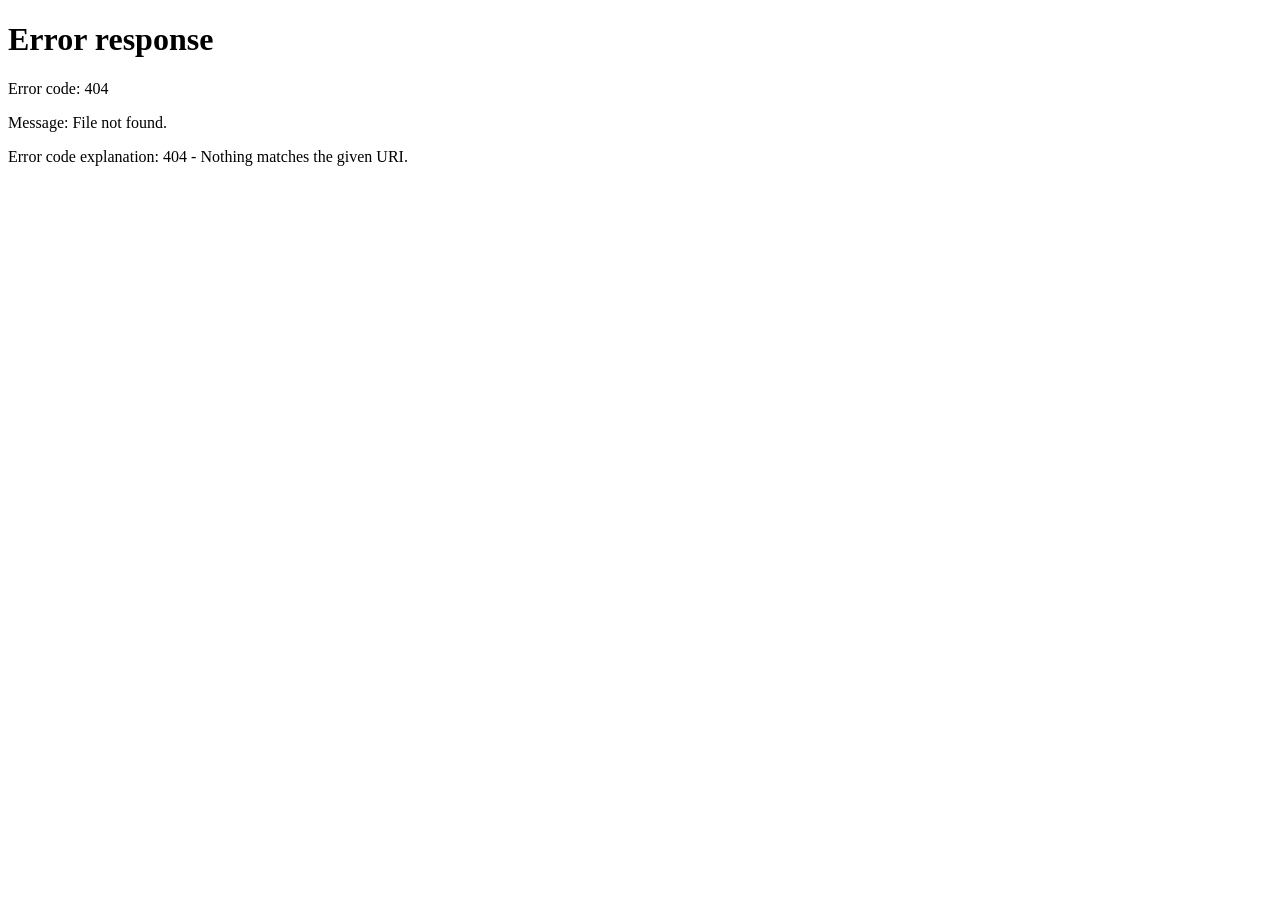
==== tutorials/isc-2026-llm-eval/index.html @ f0ab7417 "update" ====
<!DOCTYPE html>
<html lang="en">
<head>
    <meta charset="UTF-8">
    <meta http-equiv="refresh" content="0; url=site/index.html">
    <title>Redirecting...</title>
</head>
<body>
    <p>Redirecting to <a href="site/index.html">site/index.html</a>...</p>
</body>
</html>
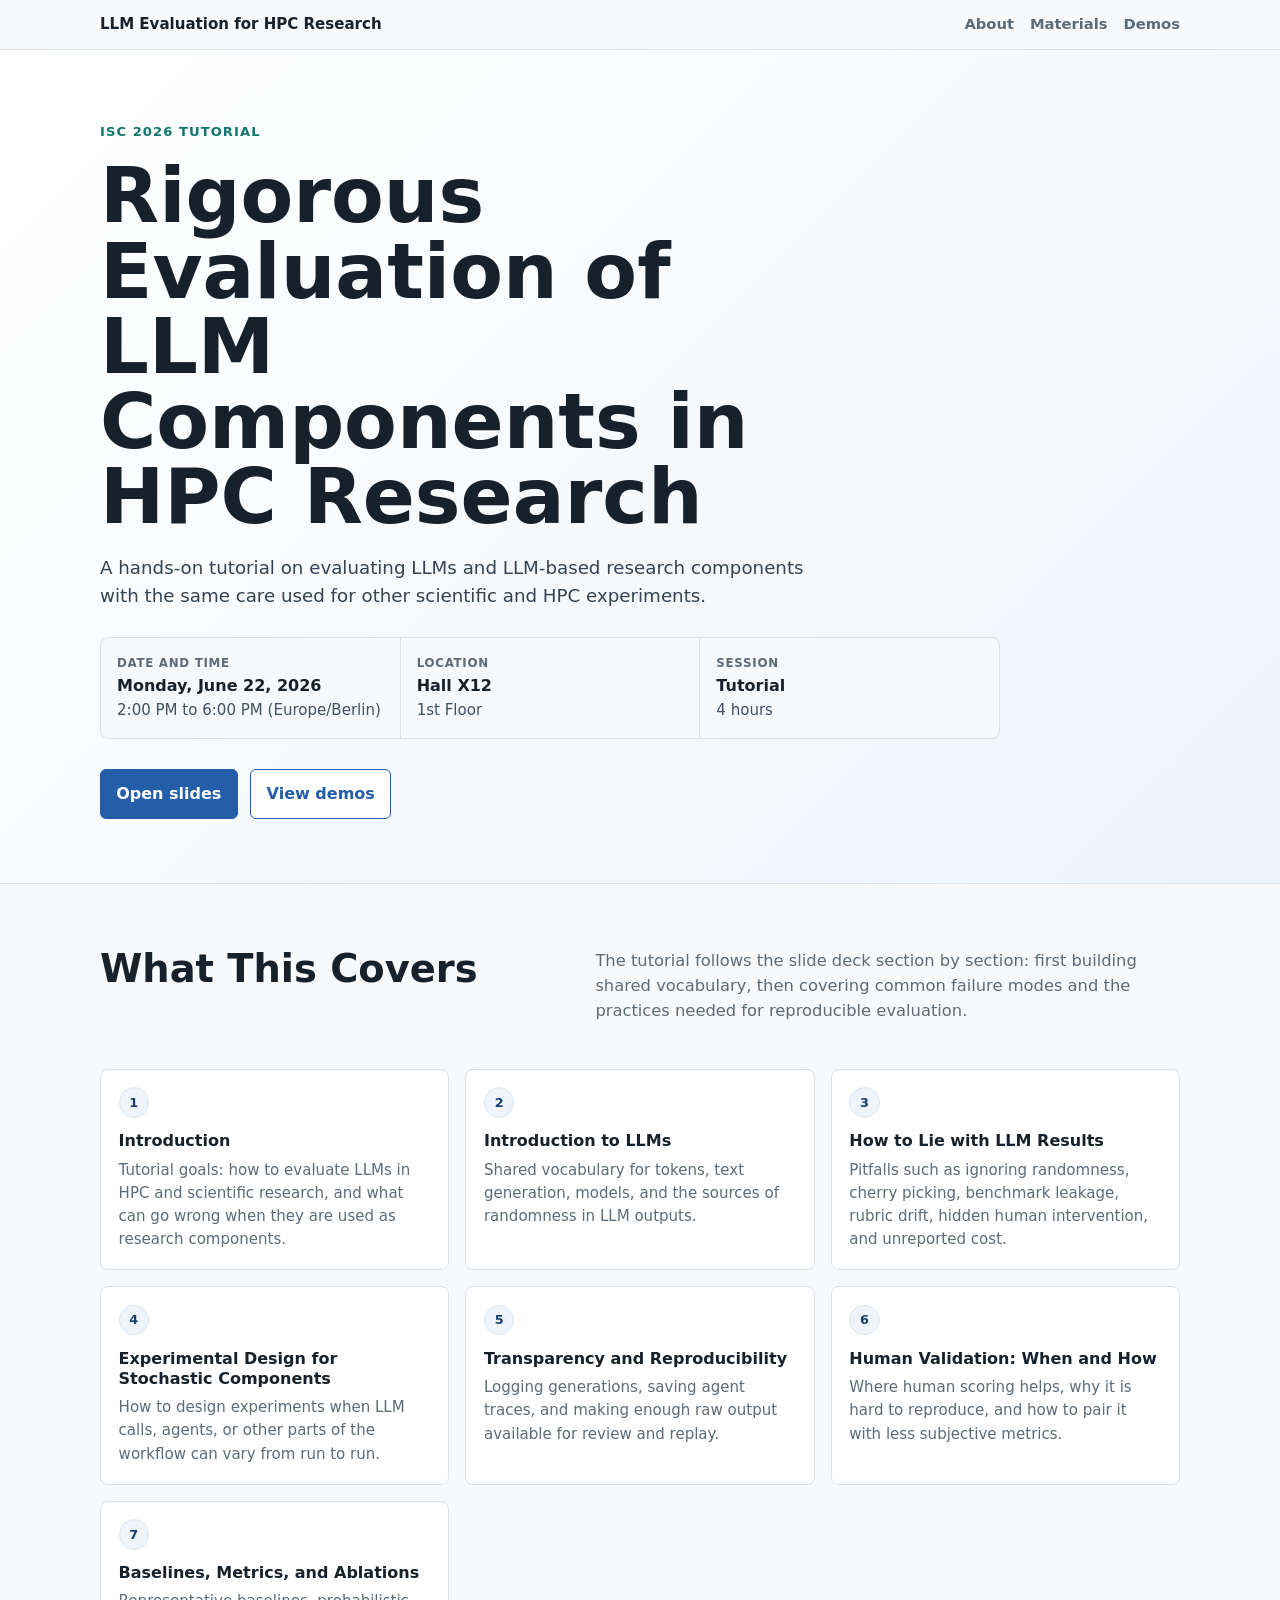
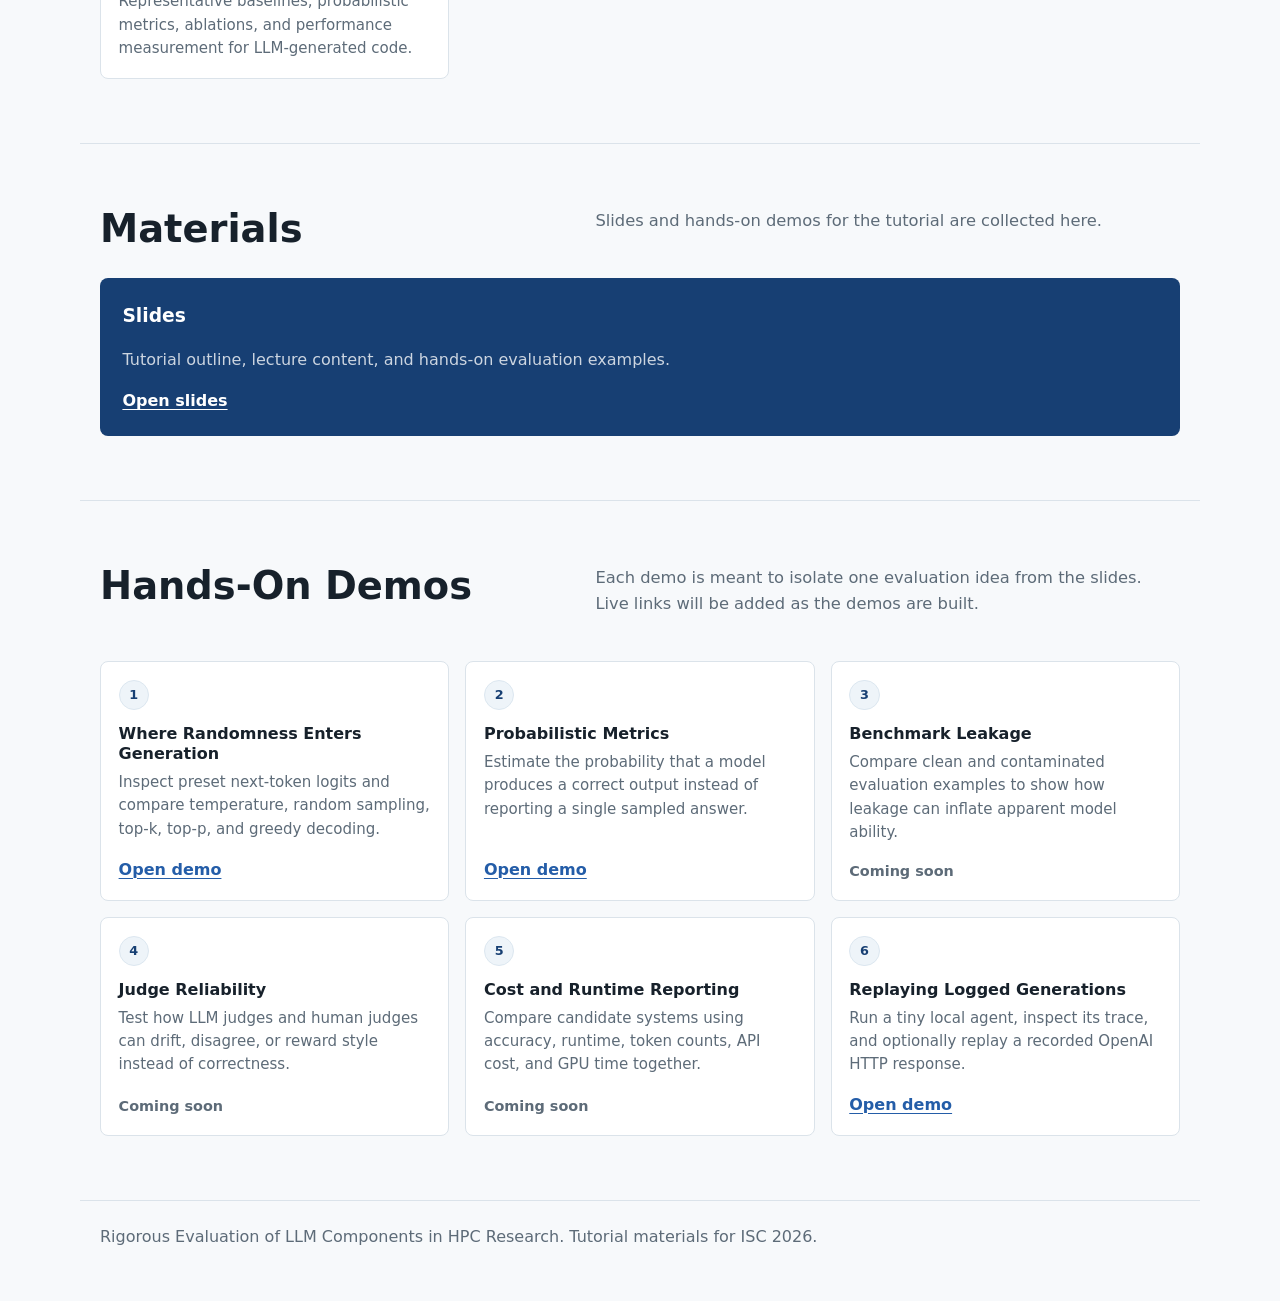
==== commit e8a68c82: "fix index" ====
--- a/tutorials/isc-2026-llm-eval/index.html
+++ b/tutorials/isc-2026-llm-eval/index.html
@@ -1,11 +1,610 @@
-<!DOCTYPE html>
+<!doctype html>
 <html lang="en">
-<head>
-    <meta charset="UTF-8">
-    <meta http-equiv="refresh" content="0; url=site/index.html">
-    <title>Redirecting...</title>
-</head>
-<body>
-    <p>Redirecting to <a href="site/index.html">site/index.html</a>...</p>
-</body>
+  <head>
+    <meta charset="utf-8" />
+    <meta name="viewport" content="width=device-width, initial-scale=1" />
+    <title>Rigorous Evaluation of LLM Components in HPC Research</title>
+    <meta
+      name="description"
+      content="Tutorial materials for Rigorous Evaluation of LLM Components in HPC Research at ISC 2026."
+    />
+    <style>
+      :root {
+        color-scheme: light;
+        --ink: #17212b;
+        --muted: #5d6b78;
+        --line: #dbe3ea;
+        --paper: #f7f9fb;
+        --panel: #ffffff;
+        --blue: #245da8;
+        --blue-dark: #173f73;
+        --teal: #0f766e;
+        --accent-soft: #eef4f9;
+      }
+
+      * {
+        box-sizing: border-box;
+      }
+
+      html {
+        scroll-behavior: smooth;
+      }
+
+      body {
+        margin: 0;
+        background: var(--paper);
+        color: var(--ink);
+        font-family:
+          Inter, ui-sans-serif, system-ui, -apple-system, BlinkMacSystemFont,
+          "Segoe UI", sans-serif;
+        line-height: 1.55;
+      }
+
+      a {
+        color: var(--blue);
+        text-decoration-thickness: 0.08em;
+        text-underline-offset: 0.18em;
+      }
+
+      a:hover {
+        color: var(--blue-dark);
+      }
+
+      .site-shell {
+        min-height: 100vh;
+      }
+
+      .topbar {
+        border-bottom: 1px solid var(--line);
+        background: rgba(247, 249, 251, 0.92);
+        backdrop-filter: blur(10px);
+        position: sticky;
+        top: 0;
+        z-index: 10;
+      }
+
+      .topbar-inner {
+        align-items: center;
+        display: flex;
+        gap: 1rem;
+        justify-content: space-between;
+        margin: 0 auto;
+        max-width: 1120px;
+        padding: 0.8rem 1.25rem;
+      }
+
+      .brand {
+        color: var(--ink);
+        font-size: 0.94rem;
+        font-weight: 700;
+        letter-spacing: 0;
+        text-decoration: none;
+      }
+
+      .nav {
+        align-items: center;
+        display: flex;
+        flex-wrap: wrap;
+        gap: 0.35rem 1rem;
+        justify-content: flex-end;
+      }
+
+      .nav a {
+        color: var(--muted);
+        font-size: 0.92rem;
+        font-weight: 650;
+        text-decoration: none;
+      }
+
+      .nav a:hover {
+        color: var(--ink);
+      }
+
+      main {
+        overflow: hidden;
+      }
+
+      .hero {
+        background: linear-gradient(135deg, #ffffff 0%, #eef4f9 100%);
+        border-bottom: 1px solid var(--line);
+      }
+
+      .hero-inner {
+        margin: 0 auto;
+        max-width: 1120px;
+        padding: 4.5rem 1.25rem 4rem;
+      }
+
+      .eyebrow {
+        color: var(--teal);
+        font-size: 0.82rem;
+        font-weight: 800;
+        letter-spacing: 0.08em;
+        margin: 0 0 1rem;
+        text-transform: uppercase;
+      }
+
+      h1,
+      h2,
+      h3,
+      p {
+        margin-top: 0;
+      }
+
+      h1 {
+        font-size: clamp(2.45rem, 6vw, 4.95rem);
+        letter-spacing: 0;
+        line-height: 0.98;
+        margin-bottom: 1.2rem;
+        max-width: 13ch;
+      }
+
+      .hero-copy {
+        color: #334353;
+        font-size: 1.14rem;
+        max-width: 62ch;
+      }
+
+      .event-summary {
+        background: #d7e3ec;
+        border: 1px solid #d7e3ec;
+        border-radius: 8px;
+        display: grid;
+        gap: 1px;
+        grid-template-columns: repeat(3, minmax(0, 1fr));
+        margin-top: 1.7rem;
+        max-width: 900px;
+        overflow: hidden;
+      }
+
+      .event-detail {
+        background: rgba(255, 255, 255, 0.78);
+        padding: 0.95rem 1rem;
+      }
+
+      .event-label {
+        color: var(--muted);
+        display: block;
+        font-size: 0.74rem;
+        font-weight: 850;
+        letter-spacing: 0.06em;
+        text-transform: uppercase;
+      }
+
+      .event-detail strong {
+        display: block;
+        line-height: 1.25;
+        margin-top: 0.25rem;
+      }
+
+      .event-detail p {
+        color: #405163;
+        font-size: 0.94rem;
+        margin: 0.2rem 0 0;
+      }
+
+      .actions {
+        align-items: center;
+        display: flex;
+        flex-wrap: wrap;
+        gap: 0.8rem;
+        margin-top: 1.9rem;
+      }
+
+      .button {
+        align-items: center;
+        border: 1px solid var(--blue);
+        border-radius: 6px;
+        display: inline-flex;
+        font-weight: 800;
+        gap: 0.5rem;
+        min-height: 44px;
+        padding: 0.72rem 0.95rem;
+        text-decoration: none;
+      }
+
+      .button.primary {
+        background: var(--blue);
+        color: #ffffff;
+      }
+
+      .button.secondary {
+        background: #ffffff;
+        color: var(--blue);
+      }
+
+      .button:hover {
+        border-color: var(--blue-dark);
+      }
+
+      .button.primary:hover {
+        background: var(--blue-dark);
+        color: #ffffff;
+      }
+
+      .section {
+        margin: 0 auto;
+        max-width: 1120px;
+        padding: 4rem 1.25rem;
+      }
+
+      .section + .section {
+        border-top: 1px solid var(--line);
+      }
+
+      .section-heading {
+        display: grid;
+        gap: 1rem;
+        grid-template-columns: minmax(0, 0.82fr) minmax(260px, 1fr);
+        margin-bottom: 1.8rem;
+      }
+
+      h2 {
+        font-size: clamp(1.75rem, 3vw, 2.55rem);
+        letter-spacing: 0;
+        line-height: 1.08;
+        margin-bottom: 0;
+      }
+
+      .section-heading p,
+      .lead {
+        color: var(--muted);
+        font-size: 1.02rem;
+      }
+
+      .info-grid,
+      .demo-grid {
+        display: grid;
+        gap: 1rem;
+        grid-template-columns: repeat(3, minmax(0, 1fr));
+      }
+
+      .info-item,
+      .demo-card {
+        background: var(--panel);
+        border: 1px solid var(--line);
+        border-radius: 8px;
+        padding: 1.1rem;
+      }
+
+      .number {
+        align-items: center;
+        background: var(--accent-soft);
+        border: 1px solid #dce7f0;
+        border-radius: 999px;
+        color: var(--blue-dark);
+        display: inline-flex;
+        font-size: 0.8rem;
+        font-weight: 850;
+        height: 1.9rem;
+        justify-content: center;
+        margin-bottom: 0.85rem;
+        width: 1.9rem;
+      }
+
+      .info-item h3,
+      .demo-card h3 {
+        font-size: 1rem;
+        line-height: 1.25;
+        margin-bottom: 0.45rem;
+      }
+
+      .info-item p,
+      .demo-card p {
+        color: var(--muted);
+        font-size: 0.94rem;
+        margin-bottom: 0;
+      }
+
+      .demo-card {
+        display: flex;
+        flex-direction: column;
+        min-height: 190px;
+      }
+
+      .demo-card p {
+        flex: 1;
+      }
+
+      .card-link {
+        font-weight: 800;
+        margin-top: 1rem;
+      }
+
+      .pending {
+        color: var(--muted);
+        font-size: 0.9rem;
+        font-weight: 800;
+        margin-top: 1rem;
+      }
+
+      .materials {
+        align-items: stretch;
+        display: grid;
+        gap: 1rem;
+        grid-template-columns: minmax(0, 1fr);
+      }
+
+      .material-primary {
+        background: var(--blue-dark);
+        border-radius: 8px;
+        color: #ffffff;
+        padding: 1.4rem;
+      }
+
+      .material-primary p {
+        color: rgba(255, 255, 255, 0.78);
+      }
+
+      .material-primary a {
+        color: #ffffff;
+        font-weight: 850;
+      }
+
+      footer {
+        border-top: 1px solid var(--line);
+        color: var(--muted);
+        margin: 0 auto;
+        max-width: 1120px;
+        padding: 1.5rem 1.25rem 2.2rem;
+      }
+
+      @media (max-width: 860px) {
+        .section-heading,
+        .materials {
+          grid-template-columns: 1fr;
+        }
+
+        .hero-inner {
+          padding-top: 3rem;
+        }
+
+        .info-grid,
+        .demo-grid {
+          grid-template-columns: 1fr;
+        }
+
+        .event-summary {
+          grid-template-columns: 1fr;
+        }
+      }
+
+      @media (max-width: 620px) {
+        .topbar-inner {
+          align-items: flex-start;
+          flex-direction: column;
+        }
+
+        .nav {
+          justify-content: flex-start;
+        }
+
+        .hero-inner,
+        .section {
+          padding-left: 1rem;
+          padding-right: 1rem;
+        }
+      }
+    </style>
+  </head>
+  <body>
+    <div class="site-shell">
+      <header class="topbar">
+        <div class="topbar-inner">
+          <a class="brand" href="#">LLM Evaluation for HPC Research</a>
+          <nav class="nav" aria-label="Main navigation">
+            <a href="#about">About</a>
+            <a href="#materials">Materials</a>
+            <a href="#demos">Demos</a>
+          </nav>
+        </div>
+      </header>
+
+      <main>
+        <section class="hero" aria-labelledby="page-title">
+          <div class="hero-inner">
+            <p class="eyebrow">ISC 2026 Tutorial</p>
+            <h1 id="page-title">Rigorous Evaluation of LLM Components in HPC Research</h1>
+            <p class="hero-copy">
+              A hands-on tutorial on evaluating LLMs and LLM-based research
+              components with the same care used for other scientific and HPC
+              experiments.
+            </p>
+            <div class="event-summary" aria-label="Event details">
+              <div class="event-detail">
+                <span class="event-label">Date and Time</span>
+                <strong>Monday, June 22, 2026</strong>
+                <p>2:00 PM to 6:00 PM (Europe/Berlin)</p>
+              </div>
+              <div class="event-detail">
+                <span class="event-label">Location</span>
+                <strong>Hall X12</strong>
+                <p>1st Floor</p>
+              </div>
+              <div class="event-detail">
+                <span class="event-label">Session</span>
+                <strong>Tutorial</strong>
+                <p>4 hours</p>
+              </div>
+            </div>
+            <div class="actions">
+              <a class="button primary" href="../slides/slides.pdf">Open slides</a>
+              <a class="button secondary" href="#demos">View demos</a>
+            </div>
+          </div>
+        </section>
+
+        <section class="section" id="about" aria-labelledby="about-title">
+          <div class="section-heading">
+            <h2 id="about-title">What This Covers</h2>
+            <p>
+              The tutorial follows the slide deck section by section: first
+              building shared vocabulary, then covering common failure modes and
+              the practices needed for reproducible evaluation.
+            </p>
+          </div>
+
+          <div class="info-grid">
+            <article class="info-item">
+              <span class="number">1</span>
+              <h3>Introduction</h3>
+              <p>
+                Tutorial goals: how to evaluate LLMs in HPC and scientific
+                research, and what can go wrong when they are used as research
+                components.
+              </p>
+            </article>
+            <article class="info-item">
+              <span class="number">2</span>
+              <h3>Introduction to LLMs</h3>
+              <p>
+                Shared vocabulary for tokens, text generation, models, and the
+                sources of randomness in LLM outputs.
+              </p>
+            </article>
+            <article class="info-item">
+              <span class="number">3</span>
+              <h3>How to Lie with LLM Results</h3>
+              <p>
+                Pitfalls such as ignoring randomness, cherry picking, benchmark
+                leakage, rubric drift, hidden human intervention, and unreported
+                cost.
+              </p>
+            </article>
+            <article class="info-item">
+              <span class="number">4</span>
+              <h3>Experimental Design for Stochastic Components</h3>
+              <p>
+                How to design experiments when LLM calls, agents, or other
+                parts of the workflow can vary from run to run.
+              </p>
+            </article>
+            <article class="info-item">
+              <span class="number">5</span>
+              <h3>Transparency and Reproducibility</h3>
+              <p>
+                Logging generations, saving agent traces, and making enough raw
+                output available for review and replay.
+              </p>
+            </article>
+            <article class="info-item">
+              <span class="number">6</span>
+              <h3>Human Validation: When and How</h3>
+              <p>
+                Where human scoring helps, why it is hard to reproduce, and how
+                to pair it with less subjective metrics.
+              </p>
+            </article>
+            <article class="info-item">
+              <span class="number">7</span>
+              <h3>Baselines, Metrics, and Ablations</h3>
+              <p>
+                Representative baselines, probabilistic metrics, ablations, and
+                performance measurement for LLM-generated code.
+              </p>
+            </article>
+          </div>
+        </section>
+
+        <section class="section" id="materials" aria-labelledby="materials-title">
+          <div class="section-heading">
+            <h2 id="materials-title">Materials</h2>
+            <p>
+              Slides and hands-on demos for the tutorial are collected here.
+            </p>
+          </div>
+
+          <div class="materials">
+            <div class="material-primary">
+              <h3>Slides</h3>
+              <p>
+                Tutorial outline, lecture content, and hands-on evaluation
+                examples.
+              </p>
+              <a href="../slides/slides.pdf">Open slides</a>
+            </div>
+          </div>
+        </section>
+
+        <section class="section" id="demos" aria-labelledby="demos-title">
+          <div class="section-heading">
+            <h2 id="demos-title">Hands-On Demos</h2>
+            <p>
+              Each demo is meant to isolate one evaluation idea from the slides.
+              Live links will be added as the demos are built.
+            </p>
+          </div>
+
+          <div class="demo-grid">
+            <article class="demo-card">
+              <span class="number">1</span>
+              <h3>Where Randomness Enters Generation</h3>
+              <p>
+                Inspect preset next-token logits and compare temperature,
+                random sampling, top-k, top-p, and greedy decoding.
+              </p>
+              <a class="card-link" href="demos/sampling.html">Open demo</a>
+            </article>
+
+            <article class="demo-card">
+              <span class="number">2</span>
+              <h3>Probabilistic Metrics</h3>
+              <p>
+                Estimate the probability that a model produces a correct output
+                instead of reporting a single sampled answer.
+              </p>
+              <a class="card-link" href="demos/probabilistic-metrics.html">Open demo</a>
+            </article>
+
+            <article class="demo-card">
+              <span class="number">3</span>
+              <h3>Benchmark Leakage</h3>
+              <p>
+                Compare clean and contaminated evaluation examples to show how
+                leakage can inflate apparent model ability.
+              </p>
+              <span class="pending">Coming soon</span>
+            </article>
+
+            <article class="demo-card">
+              <span class="number">4</span>
+              <h3>Judge Reliability</h3>
+              <p>
+                Test how LLM judges and human judges can drift, disagree, or
+                reward style instead of correctness.
+              </p>
+              <span class="pending">Coming soon</span>
+            </article>
+
+            <article class="demo-card">
+              <span class="number">5</span>
+              <h3>Cost and Runtime Reporting</h3>
+              <p>
+                Compare candidate systems using accuracy, runtime, token counts,
+                API cost, and GPU time together.
+              </p>
+              <span class="pending">Coming soon</span>
+            </article>
+
+            <article class="demo-card">
+              <span class="number">6</span>
+              <h3>Replaying Logged Generations</h3>
+              <p>
+                Run a tiny local agent, inspect its trace, and optionally replay
+                a recorded OpenAI HTTP response.
+              </p>
+              <a class="card-link" href="demos/http-replay-agent.html">Open demo</a>
+            </article>
+          </div>
+        </section>
+      </main>
+
+      <footer>
+        <p>
+          Rigorous Evaluation of LLM Components in HPC Research. Tutorial
+          materials for ISC 2026.
+        </p>
+      </footer>
+    </div>
+  </body>
 </html>
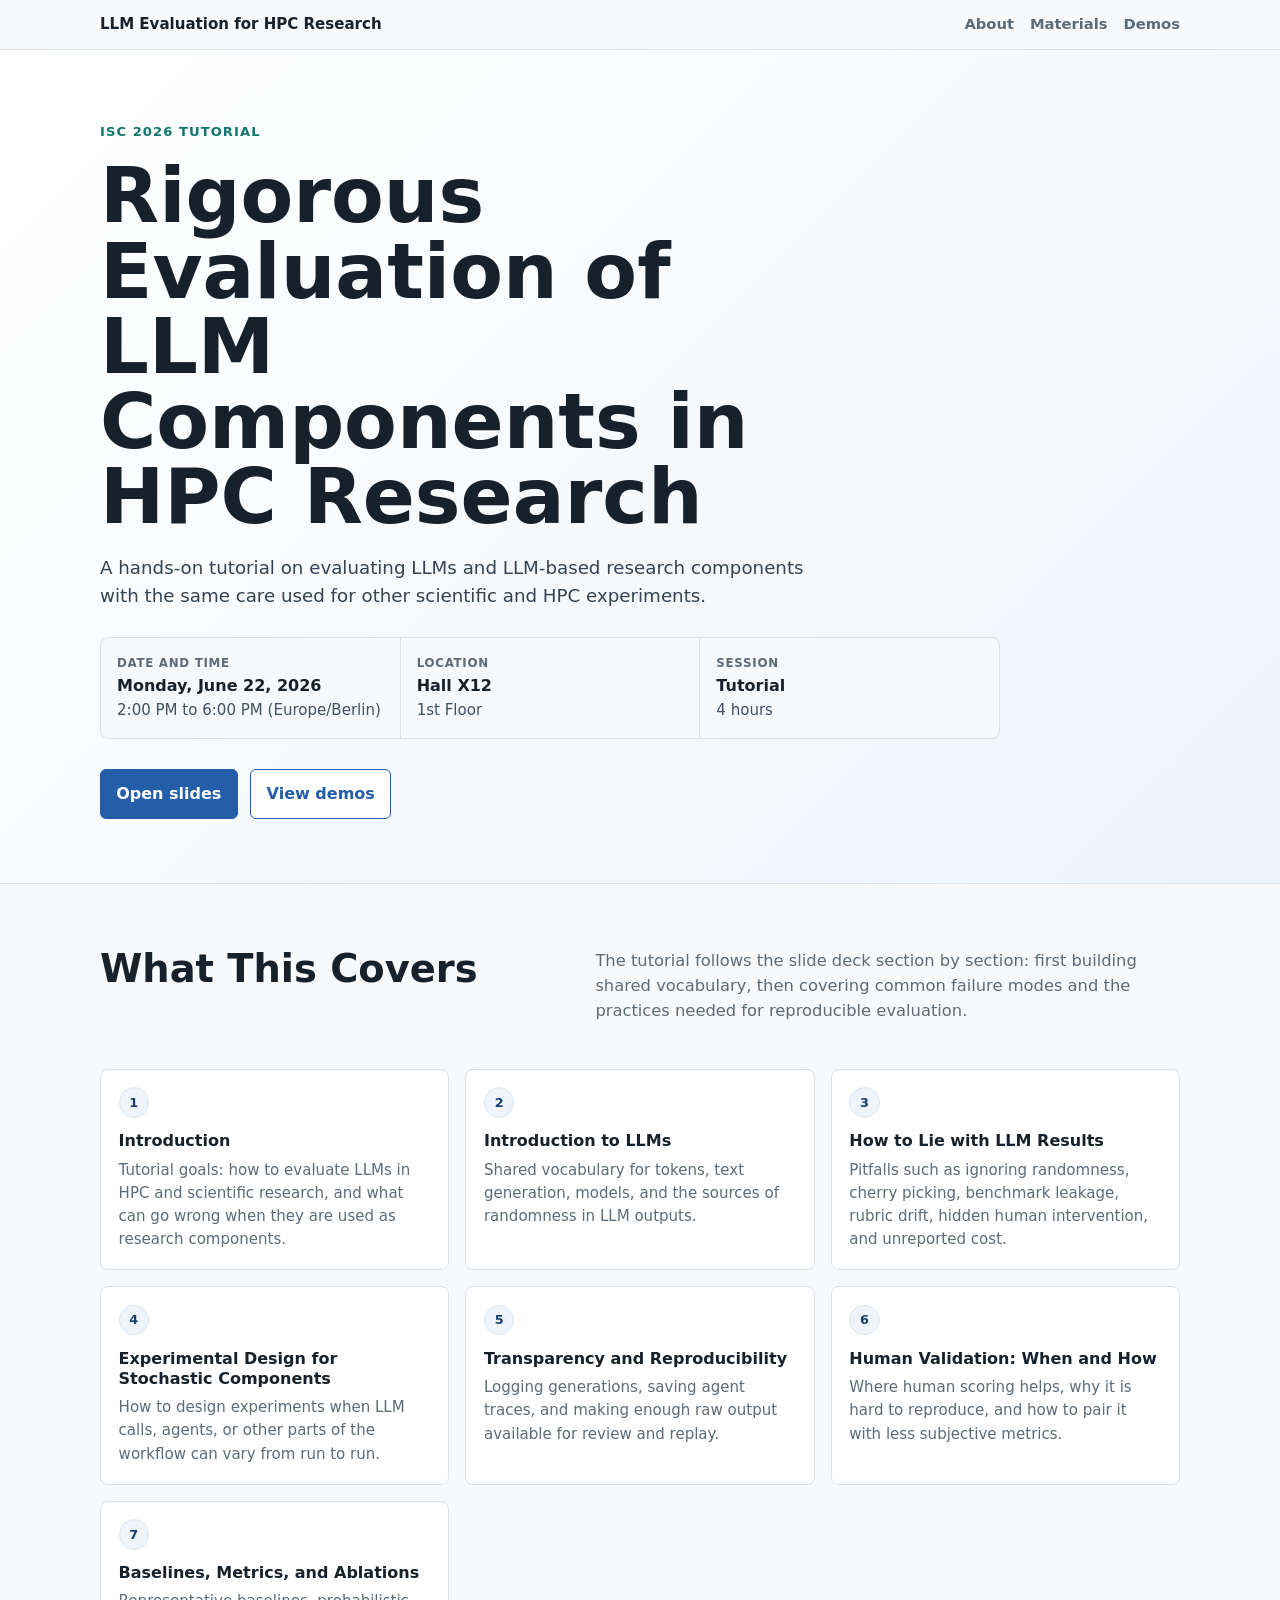
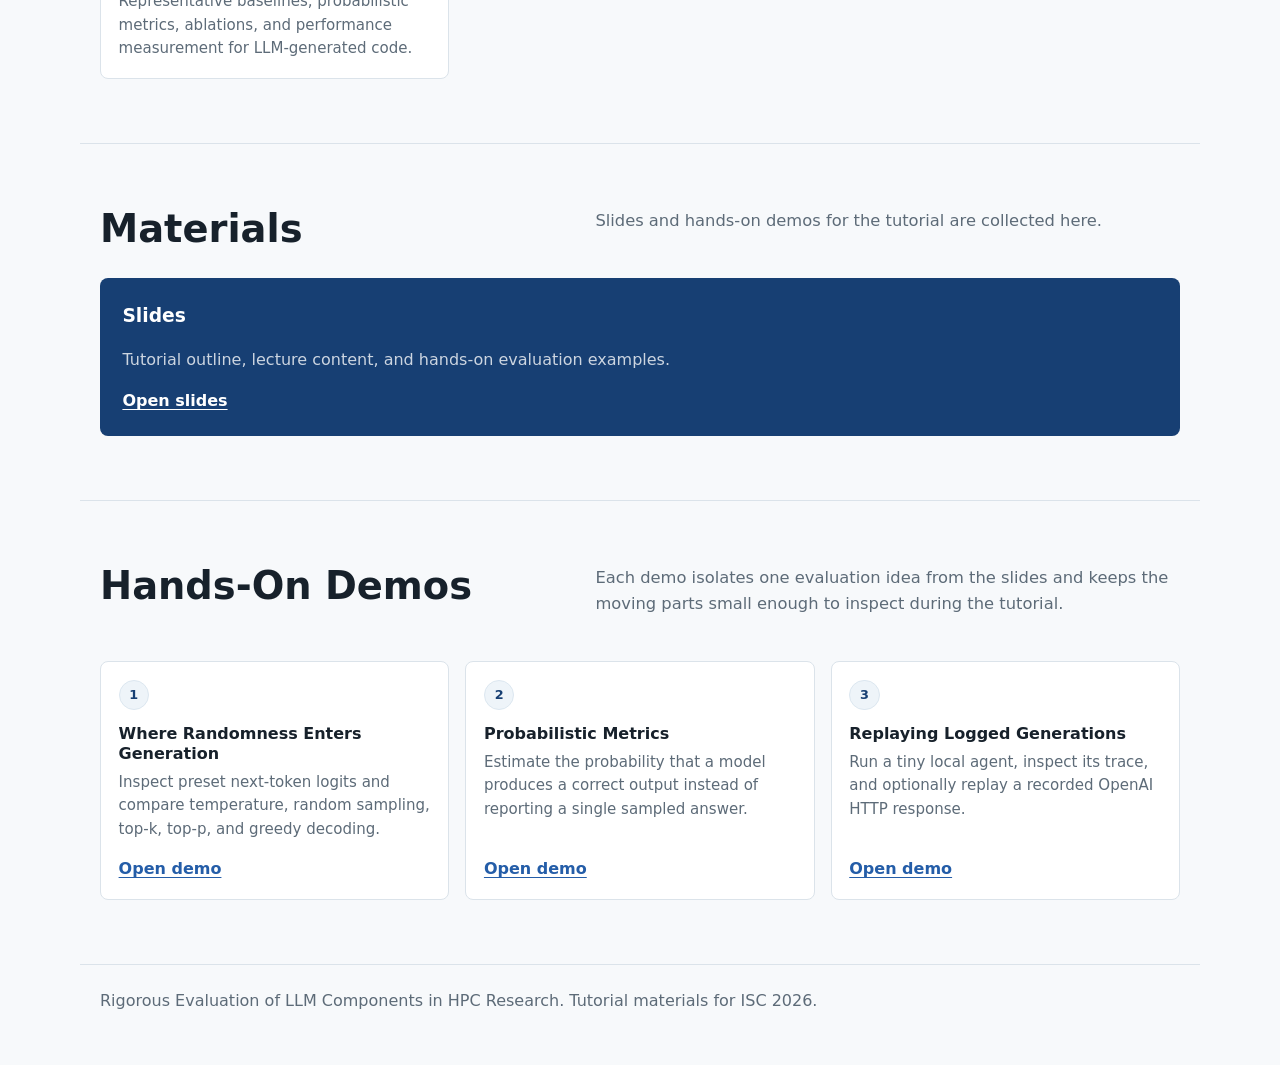
==== commit 76d3071e: "remove all demos" ====
--- a/tutorials/isc-2026-llm-eval/index.html
+++ b/tutorials/isc-2026-llm-eval/index.html
@@ -307,13 +307,6 @@
       }
 
       .card-link {
-        font-weight: 800;
-        margin-top: 1rem;
-      }
-
-      .pending {
-        color: var(--muted);
-        font-size: 0.9rem;
         font-weight: 800;
         margin-top: 1rem;
       }
@@ -530,8 +523,8 @@
           <div class="section-heading">
             <h2 id="demos-title">Hands-On Demos</h2>
             <p>
-              Each demo is meant to isolate one evaluation idea from the slides.
-              Live links will be added as the demos are built.
+              Each demo isolates one evaluation idea from the slides and keeps
+              the moving parts small enough to inspect during the tutorial.
             </p>
           </div>
 
@@ -558,36 +551,6 @@
 
             <article class="demo-card">
               <span class="number">3</span>
-              <h3>Benchmark Leakage</h3>
-              <p>
-                Compare clean and contaminated evaluation examples to show how
-                leakage can inflate apparent model ability.
-              </p>
-              <span class="pending">Coming soon</span>
-            </article>
-
-            <article class="demo-card">
-              <span class="number">4</span>
-              <h3>Judge Reliability</h3>
-              <p>
-                Test how LLM judges and human judges can drift, disagree, or
-                reward style instead of correctness.
-              </p>
-              <span class="pending">Coming soon</span>
-            </article>
-
-            <article class="demo-card">
-              <span class="number">5</span>
-              <h3>Cost and Runtime Reporting</h3>
-              <p>
-                Compare candidate systems using accuracy, runtime, token counts,
-                API cost, and GPU time together.
-              </p>
-              <span class="pending">Coming soon</span>
-            </article>
-
-            <article class="demo-card">
-              <span class="number">6</span>
               <h3>Replaying Logged Generations</h3>
               <p>
                 Run a tiny local agent, inspect its trace, and optionally replay
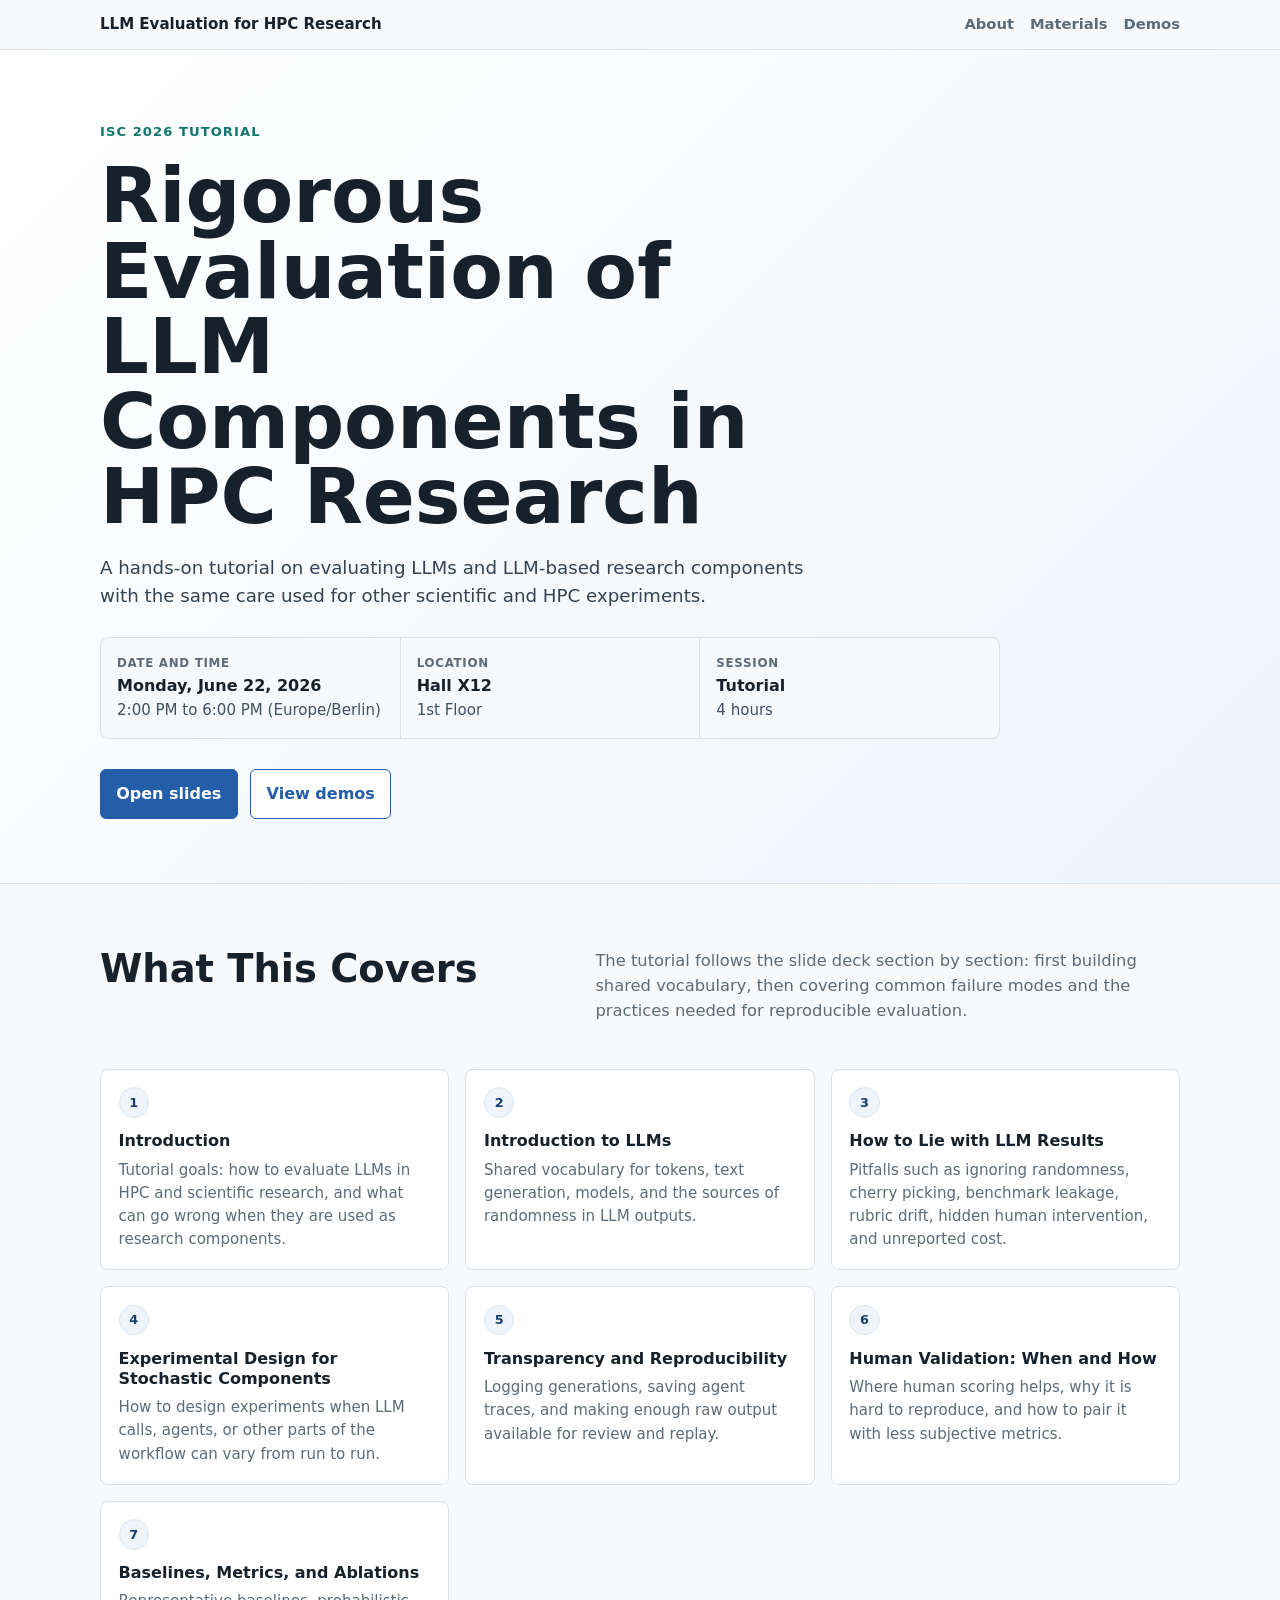
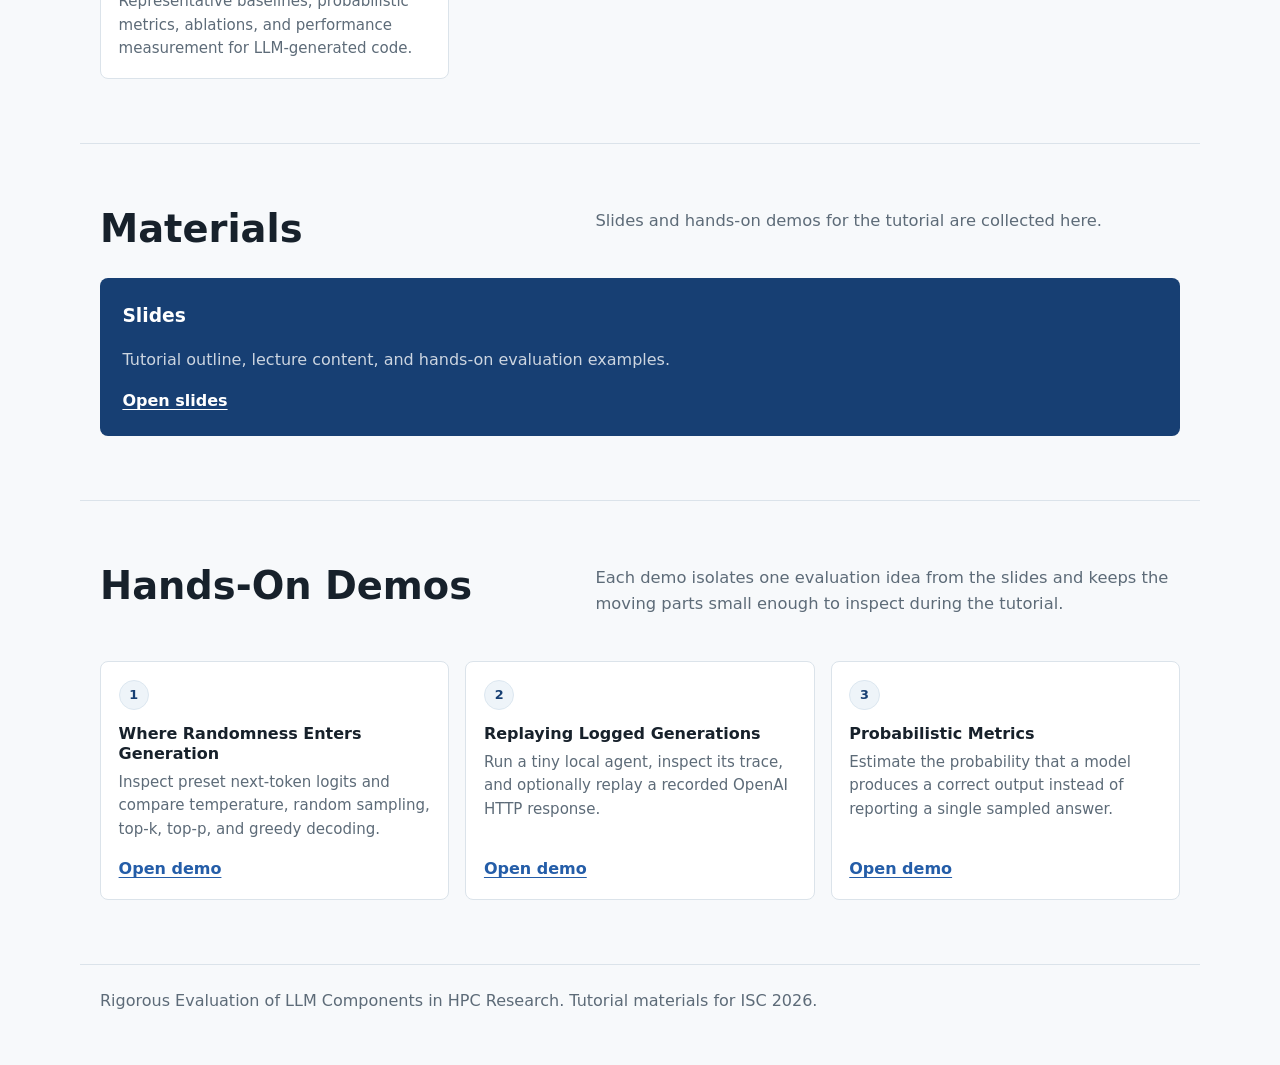
==== commit d74c08c7: "final update" ====
--- a/tutorials/isc-2026-llm-eval/index.html
+++ b/tutorials/isc-2026-llm-eval/index.html
@@ -541,22 +541,22 @@
 
             <article class="demo-card">
               <span class="number">2</span>
+              <h3>Replaying Logged Generations</h3>
+              <p>
+                Run a tiny local agent, inspect its trace, and optionally replay
+                a recorded OpenAI HTTP response.
+              </p>
+              <a class="card-link" href="demos/http-replay-agent.html">Open demo</a>
+            </article>
+
+            <article class="demo-card">
+              <span class="number">3</span>
               <h3>Probabilistic Metrics</h3>
               <p>
                 Estimate the probability that a model produces a correct output
                 instead of reporting a single sampled answer.
               </p>
               <a class="card-link" href="demos/probabilistic-metrics.html">Open demo</a>
-            </article>
-
-            <article class="demo-card">
-              <span class="number">3</span>
-              <h3>Replaying Logged Generations</h3>
-              <p>
-                Run a tiny local agent, inspect its trace, and optionally replay
-                a recorded OpenAI HTTP response.
-              </p>
-              <a class="card-link" href="demos/http-replay-agent.html">Open demo</a>
             </article>
           </div>
         </section>
